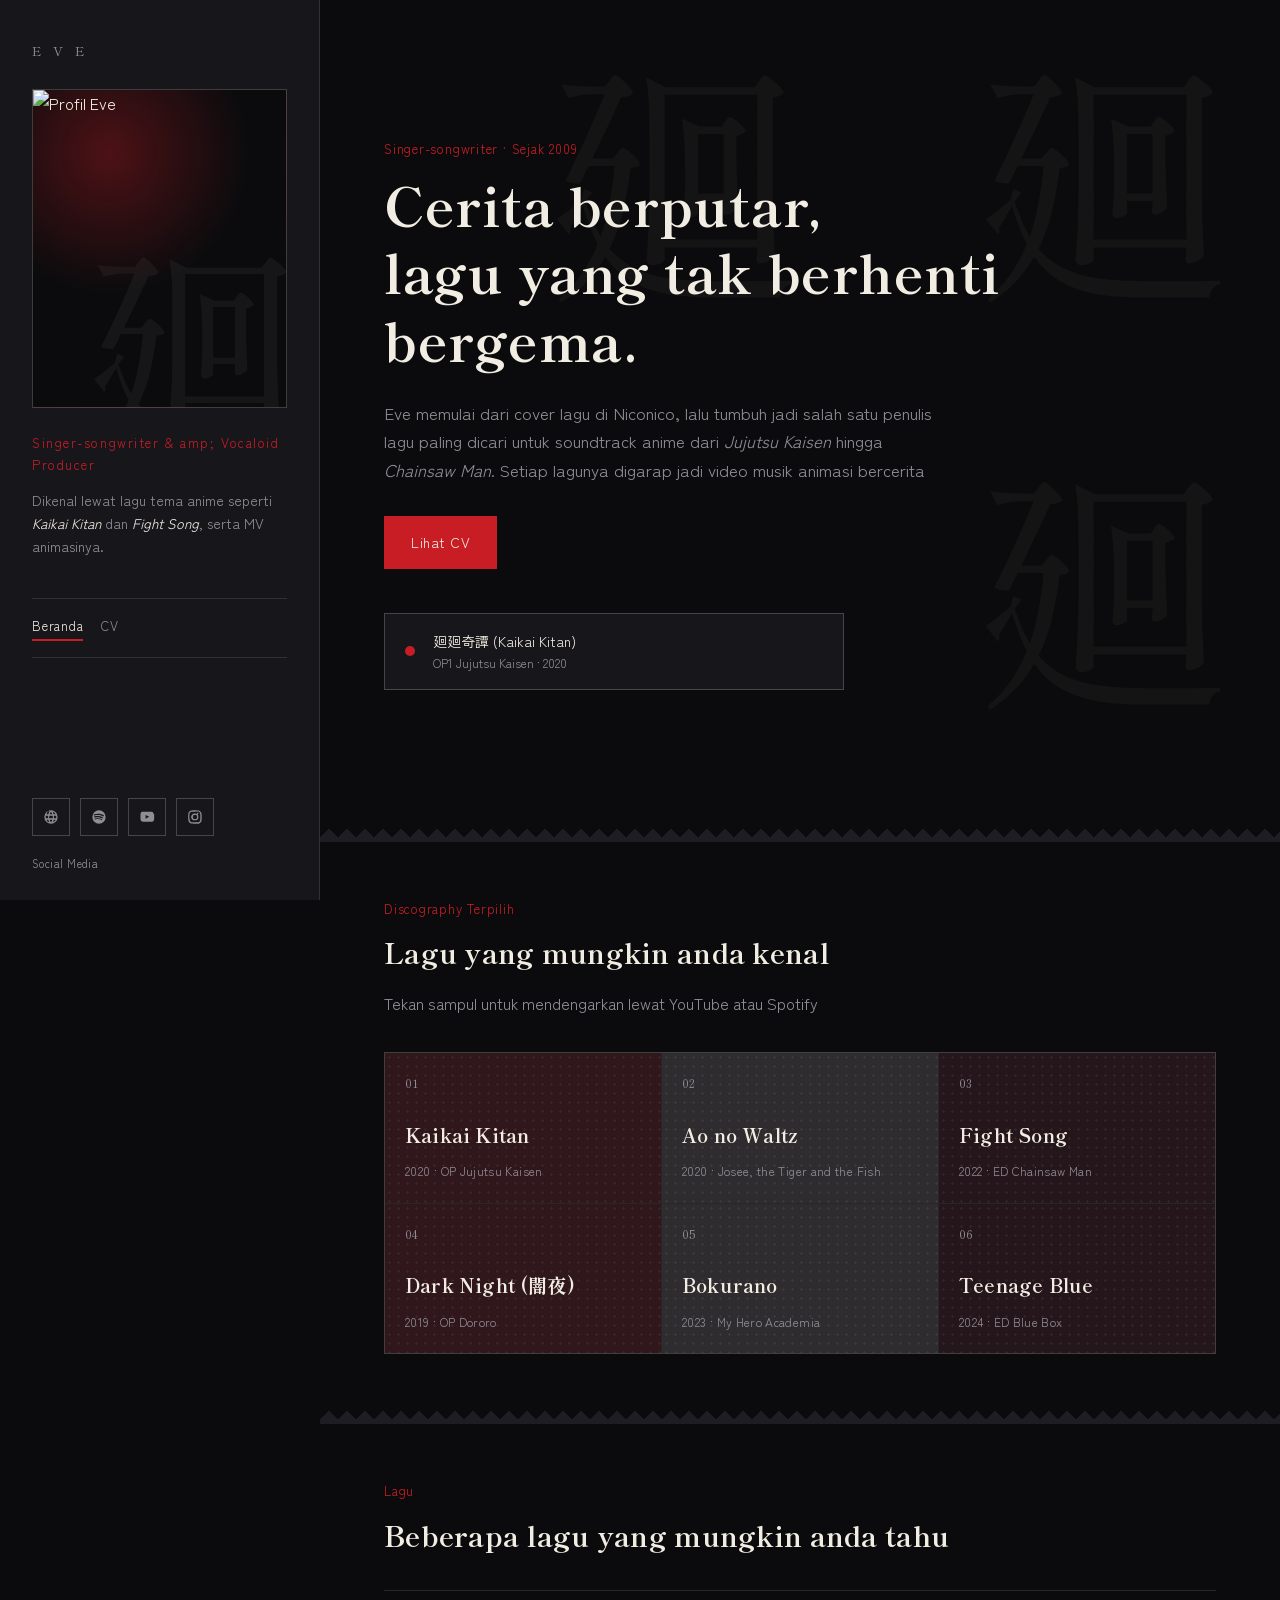
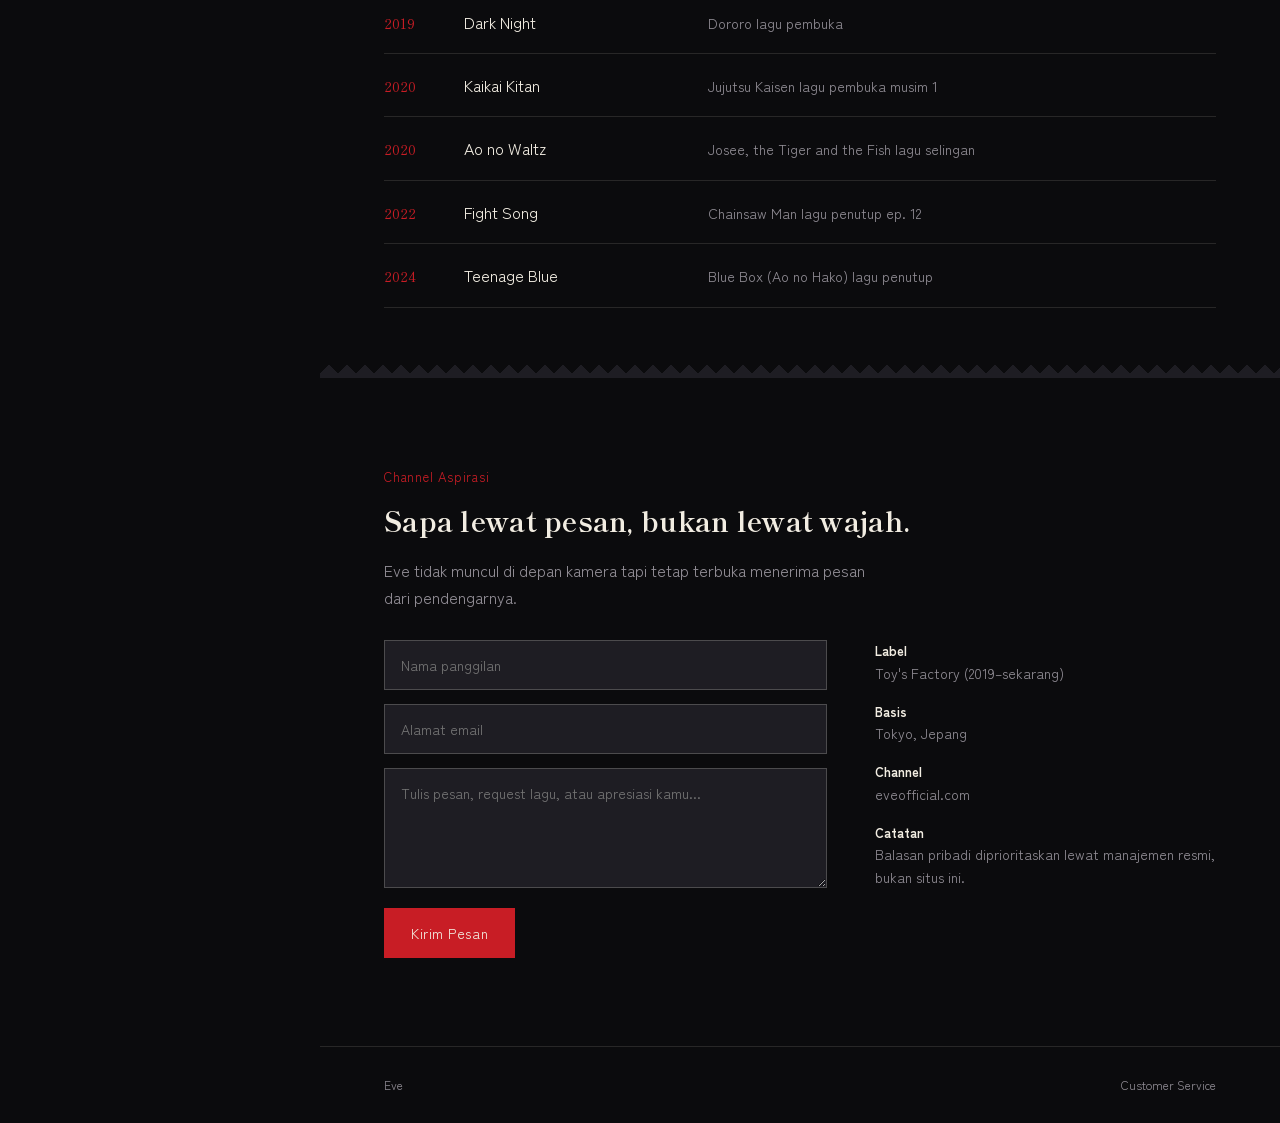
==== Modul 1/index.html @ 8bb4946a "diptuy lagi coba *wink" ====
<!DOCTYPE html>
<html lang="id">
<head>
<meta charset="UTF-8">
<meta name="viewport" content="width=device-width, initial-scale=1.0">
<title>Eve Penulis Lagu & amp; Produser</title>
<link rel="stylesheet" href="style.css">
</head>
<body>

<input type="checkbox" id="nav-toggle" class="nav-toggle">

<div class="shell">

  <aside class="sidebar">
    <span class="sidebar__mark">E V E</span>

    <label for="nav-toggle" class="hamburger" aria-label="Buka menu">
      <span></span>
    </label>

   <div class="identity">
      <div class="avatar">
        <img src="../Praktikum Modul 1/Photo/eve.jpg" alt="Profil Eve">
      </div>

      <h1><sup style="font-size:12px;"></sup></h1>
     

      <h1><sup style="font-size:12px;"></sup></h1>
      <span class="role">Singer-songwriter & amp; Vocaloid Producer</span>
      <p>Dikenal lewat lagu tema anime seperti <em>Kaikai Kitan</em> dan <em>Fight Song</em>, serta MV animasinya.</p>
    </div>

    <nav class="sidebar__nav">
      <a href="index.html" aria-current="page">Beranda</a>
      <a href="cv.html">CV</a>
    </nav>

    <div class="socials">
      <a href="https://eveofficial.com" target="_blank" rel="noopener" aria-label="Situs resmi">
        <svg viewBox="0 0 24 24"><path d="M12 2a10 10 0 100 20 10 10 0 000-20zm6.9 6h-3a15.6 15.6 0 00-1.3-4.3A8 8 0 0118.9 8zM12 4c.9 1.2 1.6 2.6 2 4h-4c.4-1.4 1.1-2.8 2-4zM4.3 14A8 8 0 014 12a8 8 0 01.3-2h3.4a17 17 0 000 4zm.8 2h3a15.6 15.6 0 001.3 4.3A8 8 0 015.1 16zm3-8h-3a8 8 0 015.3-6.3A15.6 15.6 0 008.1 8zM12 20c-.9-1.2-1.6-2.6-2-4h4c-.4 1.4-1.1 2.8-2 4zm2.6-6H9.4a13.6 13.6 0 010-4h5.2a13.6 13.6 0 010 4zm.3 5.7A15.6 15.6 0 0016.2 16h3a8 8 0 01-4.3 3.7zM16.3 14a17 17 0 000-4h3.4a8 8 0 010 4z"/></svg>
      </a>
      <a href="https://open.spotify.com/artist/58oPVy7oihAEXE0Ott6JOf" target="_blank" rel="noopener" aria-label="Spotify">
        <svg viewBox="0 0 24 24"><path d="M12 2a10 10 0 100 20 10 10 0 000-20zm4.6 14.4c-.2.3-.6.4-.9.2-2.5-1.5-5.6-1.9-9.3-1a.7.7 0 11-.3-1.3c4-.9 7.5-.5 10.3 1.2.3.2.4.6.2.9zm1.2-2.7c-.2.4-.7.5-1.1.3-2.9-1.8-7.3-2.3-10.7-1.3a.9.9 0 11-.5-1.7c3.9-1.2 8.7-.6 12 1.5.4.2.5.7.3 1.2zm.1-2.8c-3.4-2-9.1-2.2-12.4-1.2a1 1 0 11-.6-1.9c3.8-1.2 10-1 13.9 1.3a1 1 0 11-1 1.8z"/></svg>
      </a>
      <a href="https://www.youtube.com/@ooo0eve0ooo" target="_blank" rel="noopener" aria-label="YouTube">
        <svg viewBox="0 0 24 24"><path d="M21.6 7.2s-.2-1.5-.8-2.2c-.8-.8-1.7-.8-2.1-.9C15.9 4 12 4 12 4s-3.9 0-6.7.1c-.4.1-1.3.1-2.1.9-.6.7-.8 2.2-.8 2.2S2.2 9 2.2 10.7v1.6c0 1.7.2 3.5.2 3.5s.2 1.5.8 2.2c.8.9 1.9.9 2.4 1 1.7.2 7.4.2 7.4.2s3.9 0 6.7-.2c.4 0 1.3-.1 2.1-1 .6-.7.8-2.2.8-2.2s.2-1.8.2-3.5v-1.6c0-1.7-.2-3.5-.2-3.5zM9.9 14.6V8.9l5.4 2.9-5.4 2.8z"/></svg>
      </a>
      <a href="https://www.instagram.com/eve_harapeco/" target="_blank" rel="noopener" aria-label="Instagram">
        <svg viewBox="0 0 24 24"><path d="M12 2c-2.7 0-3 0-4.1.1-1.1 0-1.8.2-2.5.5-.7.3-1.2.6-1.8 1.2-.6.6-.9 1.1-1.2 1.8-.3.7-.5 1.4-.5 2.5C1.8 9.2 1.8 9.5 1.8 12s0 2.8.1 3.9c0 1.1.2 1.8.5 2.5.3.7.6 1.2 1.2 1.8.6.6 1.1.9 1.8 1.2.7.3 1.4.5 2.5.5C9.2 22.2 9.5 22.2 12 22.2s2.8 0 3.9-.1c1.1 0 1.8-.2 2.5-.5.7-.3 1.2-.6 1.8-1.2.6-.6.9-1.1 1.2-1.8.3-.7.5-1.4.5-2.5.1-1.1.1-1.4.1-3.9s0-2.8-.1-3.9c0-1.1-.2-1.8-.5-2.5-.3-.7-.6-1.2-1.2-1.8-.6-.6-1.1-.9-1.8-1.2-.7-.3-1.4-.5-2.5-.5C14.8 1.8 14.5 1.8 12 1.8zm0 1.8c2.6 0 2.9 0 3.9.1 1 0 1.5.2 1.9.3.5.2.8.4 1.1.7.3.3.6.7.7 1.1.2.4.3.9.3 1.9.1 1 .1 1.3.1 3.9s0 2.9-.1 3.9c0 1-.2 1.5-.3 1.9-.2.5-.4.8-.7 1.1-.3.3-.7.6-1.1.7-.4.2-.9.3-1.9.3-1 .1-1.3.1-3.9.1s-2.9 0-3.9-.1c-1 0-1.5-.2-1.9-.3-.5-.2-.8-.4-1.1-.7-.3-.3-.6-.7-.7-1.1-.2-.4-.3-.9-.3-1.9C3.6 14.9 3.6 14.6 3.6 12s0-2.9.1-3.9c0-1 .2-1.5.3-1.9.2-.5.4-.8.7-1.1.3-.3.7-.6 1.1-.7.4-.2.9-.3 1.9-.3 1-.1 1.3-.1 3.9-.1zM12 6.9A5.1 5.1 0 1012 17a5.1 5.1 0 000-10.2zm0 8.4a3.3 3.3 0 110-6.6 3.3 3.3 0 010 6.6zm5.3-8.6a1.2 1.2 0 11-2.4 0 1.2 1.2 0 012.4 0z"/></svg>
      </a>
    </div>

    <div class="sidebar__foot">Social Media</div>
  </aside>

  <main class="main">  

    <section class="hero section">
      <div class="hero__inner">
        <span class="eyebrow">Singer-songwriter · Sejak 2009</span>
        <h2>Cerita berputar,<br>lagu yang tak berhenti bergema.</h2>
        <p class="lede">Eve memulai dari cover lagu di Niconico, lalu tumbuh jadi salah satu penulis lagu paling dicari untuk soundtrack anime dari <em>Jujutsu Kaisen</em> hingga <em>Chainsaw Man</em>. Setiap lagunya digarap jadi video musik animasi bercerita</p>
        <a class="btn btn--solid" href="cv.html">Lihat CV</a>

        <div class="now-playing">
          <span class="now-playing__dot"></span>
          <div>
            <span class="np-title">廻廻奇譚 (Kaikai Kitan)</span>
            <span class="np-sub">OP1 Jujutsu Kaisen · 2020</span>
          </div>
        </div>
      </div>
    </section>

    <div class="torn"></div>

    <section class="section section--tight" id="karya">
      <span class="eyebrow">Discography Terpilih</span>
      <h2 style="font-size:28px;">Lagu yang mungkin anda kenal</h2>
      <p>Tekan sampul untuk mendengarkan lewat YouTube atau Spotify</p>

      <div class="track-grid">

        <div class="track-card">
          <span class="t-index">01</span>
          <h3>Kaikai Kitan</h3>
          <span class="t-meta">2020 · OP Jujutsu Kaisen</span>
          <a class="t-cover" href="https://www.youtube.com/results?search_query=Eve+Kaikai+Kitan" target="_blank" rel="noopener" aria-label="Putar Kaikai Kitan"></a>
          <span class="t-play"><svg viewBox="0 0 24 24"><path d="M8 5v14l11-7z"/></svg></span>
        </div>

        <div class="track-card">
          <span class="t-index">02</span>
          <h3>Ao no Waltz</h3>
          <span class="t-meta">2020 · Josee, the Tiger and the Fish</span>
          <a class="t-cover" href="https://open.spotify.com/search/Eve%20Ao%20no%20Waltz" target="_blank" rel="noopener" aria-label="Putar Ao no Waltz"></a>
          <span class="t-play"><svg viewBox="0 0 24 24"><path d="M8 5v14l11-7z"/></svg></span>
        </div>

        <div class="track-card">
          <span class="t-index">03</span>
          <h3>Fight Song</h3>
          <span class="t-meta">2022 · ED Chainsaw Man</span>
          <a class="t-cover" href="https://www.youtube.com/results?search_query=Eve+Fight+Song" target="_blank" rel="noopener" aria-label="Putar Fight Song"></a>
          <span class="t-play"><svg viewBox="0 0 24 24"><path d="M8 5v14l11-7z"/></svg></span>
        </div>

        <div class="track-card">
          <span class="t-index">04</span>
          <h3>Dark Night (闇夜)</h3>
          <span class="t-meta">2019 · OP Dororo</span>
          <a class="t-cover" href="https://open.spotify.com/search/Eve%20Dark%20Night" target="_blank" rel="noopener" aria-label="Putar Dark Night"></a>
          <span class="t-play"><svg viewBox="0 0 24 24"><path d="M8 5v14l11-7z"/></svg></span>
        </div>

        <div class="track-card">
          <span class="t-index">05</span>
          <h3>Bokurano</h3>
          <span class="t-meta">2023 · My Hero Academia</span>
          <a class="t-cover" href="https://www.youtube.com/results?search_query=Eve+Bokurano" target="_blank" rel="noopener" aria-label="Putar Bokurano"></a>
          <span class="t-play"><svg viewBox="0 0 24 24"><path d="M8 5v14l11-7z"/></svg></span>
        </div>

        <div class="track-card">
          <span class="t-index">06</span>
          <h3>Teenage Blue</h3>
          <span class="t-meta">2024 · ED Blue Box</span>
          <a class="t-cover" href="https://open.spotify.com/search/Eve%20Teenage%20Blue" target="_blank" rel="noopener" aria-label="Putar Teenage Blue"></a>
          <span class="t-play"><svg viewBox="0 0 24 24"><path d="M8 5v14l11-7z"/></svg></span>
        </div>

      </div>
    </section>

    <div class="torn"></div>

    <section class="section section--tight" id="kolaborasi">
      <span class="eyebrow">Lagu</span>
      <h2 style="font-size:28px;">Beberapa lagu yang mungkin anda tahu</h2>

      <div class="collab-list">
        <div class="collab-row">
          <span class="c-year">2019</span>
          <span class="c-song">Dark Night</span>
          <span class="c-anime">Dororo lagu pembuka</span>
        </div>
        <div class="collab-row">
          <span class="c-year">2020</span>
          <span class="c-song">Kaikai Kitan</span>
          <span class="c-anime">Jujutsu Kaisen lagu pembuka musim 1</span>
        </div>
        <div class="collab-row">
          <span class="c-year">2020</span>
          <span class="c-song">Ao no Waltz</span>
          <span class="c-anime">Josee, the Tiger and the Fish lagu selingan</span>
        </div>
        <div class="collab-row">
          <span class="c-year">2022</span>
          <span class="c-song">Fight Song</span>
          <span class="c-anime">Chainsaw Man lagu penutup ep. 12</span>
        </div>
        <div class="collab-row">
          <span class="c-year">2024</span>
          <span class="c-song">Teenage Blue</span>
          <span class="c-anime">Blue Box (Ao no Hako) lagu penutup</span>
        </div>
      </div>
    </section>

    <div class="torn"></div>

    <section class="section" id="kontak">
      <span class="eyebrow">Channel Aspirasi</span>
      <h2 style="font-size:28px;">Sapa lewat pesan, bukan lewat wajah.</h2>
      <p>Eve tidak muncul di depan kamera tapi tetap terbuka menerima pesan dari pendengarnya.</p>

      <div class="contact-grid">
        <form onsubmit="return false;">
          <input class="field" type="text" placeholder="Nama panggilan">
          <input class="field" type="email" placeholder="Alamat email">
          <textarea class="field" placeholder="Tulis pesan, request lagu, atau apresiasi kamu..."></textarea>
          <button class="btn btn--solid" type="submit">Kirim Pesan</button>
        </form>

        <ul class="info-list">
          <li><span><b>Label</b>Toy's Factory (2019–sekarang)</span></li>
          <li><span><b>Basis</b>Tokyo, Jepang</span></li>
          <li><span><b>Channel</b>eveofficial.com</span></li>
          <li><span><b>Catatan</b>Balasan pribadi diprioritaskan lewat manajemen resmi, bukan situs ini.</span></li>
        </ul>
      </div>
    </section>

    <footer class="site-foot">
      <span>Eve</span>
      <span>Customer Service</span>
    </footer>

  </main>
</div>
</body>
</html>
---- Modul 1/style.css ----
@import url('https://fonts.googleapis.com/css2?family=Shippori+Mincho:wght@500;700;800&family=Zen+Kaku+Gothic+New:wght@400;500;700;900&display=swap');

:root{
  --ink: #0b0b0d;
  --panel: #17161b;
  --panel-2: #1e1d23;
  --paper: #f2ede2;
  --fog: #918d95;
  --blood: #c81d25;
  --blood-dim: #7a1418;
  --line: rgba(242,237,226,0.12);
  --line-strong: rgba(242,237,226,0.22);
  --sidebar-w: 320px;

  --font-display: 'Shippori Mincho', serif;
  --font-body: 'Zen Kaku Gothic New', sans-serif;
}

*, *::before, *::after{ box-sizing: border-box; }

html{ scroll-behavior: smooth; }

body{
  margin: 0;
  background: var(--ink);
  color: var(--paper);
  font-family: var(--font-body);
  font-size: 16px;
  line-height: 1.65;
  -webkit-font-smoothing: antialiased;
}

img{ max-width: 100%; display: block; }

a{ color: inherit; text-decoration: none; }

h1, h2, h3{
  font-family: var(--font-display);
  font-weight: 700;
  margin: 0 0 .5em;
  letter-spacing: .01em;
}

p{ margin: 0 0 1em; color: var(--fog); max-width: 62ch; }

button{ font-family: inherit; }

:focus-visible{
  outline: 2px solid var(--blood);
  outline-offset: 3px;
}

/*  layout shell  */

.shell{
  display: flex;
  min-height: 100vh;
}

/*  sidebar  */

.sidebar{
  position: fixed;
  top: 0; left: 0;
  width: var(--sidebar-w);
  height: 100vh;
  background: var(--panel);
  border-right: 1px solid var(--line);
  display: flex;
  flex-direction: column;
  padding: 40px 32px 28px;
  overflow-y: auto;
  z-index: 40;
}

.sidebar__mark{
  font-family: var(--font-display);
  font-size: 13px;
  letter-spacing: .35em;
  color: var(--fog);
  margin-bottom: 28px;
}

.avatar{
  position: relative;
  width: 100%;
  aspect-ratio: 4/5;
  background:
    radial-gradient(circle at 30% 20%, rgba(200,29,37,.35), transparent 45%),
    var(--ink);
  border: 1px solid var(--line-strong);
  overflow: hidden;
  margin-bottom: 24px;
}

.avatar::before{
  content: '廻';
  position: absolute;
  right: -18px; bottom: -40px;
  font-family: var(--font-display);
  font-size: 220px;
  color: rgba(242,237,226,0.05);
  line-height: 1;
  pointer-events: none;
}

.avatar svg { 
  position: absolute; inset: 0; width: 100%; height: 100%; 
}

.avatar img {
  position: absolute; 
  inset: 0; 
  width: 100%; 
  height: 100%; 
  object-fit: cover; 
  z-index: 1; 
}

.identity h1{
  font-size: 30px;
  margin-bottom: 4px;
}

.identity .role{
  color: var(--blood);
  font-size: 13px;
  letter-spacing: .12em;
  margin-bottom: 14px;
  display: block;
}

.identity p{
  font-size: 14px;
  color: var(--fog);
  max-width: none;
}

.identity em{ color: var(--paper); font-style: italic; }

/* nav */

.nav-toggle{ display: none; }
.hamburger{ display: none; }

.sidebar__nav{
  display: flex;
  gap: 18px;
  margin: 26px 0 22px;
  border-top: 1px solid var(--line);
  border-bottom: 1px solid var(--line);
  padding: 16px 0;
}

.sidebar__nav a{
  font-size: 13px;
  letter-spacing: .06em;
  color: var(--fog);
  position: relative;
  padding-bottom: 4px;
}

.sidebar__nav a:hover,
.sidebar__nav a[aria-current="page"]{
  color: var(--paper);
}

.sidebar__nav a[aria-current="page"]::after{
  content: '';
  position: absolute;
  left: 0; bottom: 0;
  width: 100%; height: 2px;
  background: var(--blood);
}

/* socials */

.socials{
  display: flex;
  gap: 10px;
  margin-top: auto;
  padding-top: 20px;
}

.socials a{
  width: 38px; height: 38px;
  border: 1px solid var(--line-strong);
  display: flex;
  align-items: center;
  justify-content: center;
  transition: background .15s ease, border-color .15s ease, transform .15s ease;
}

.socials a svg{ width: 16px; height: 16px; fill: var(--fog); }

.socials a:hover{
  background: var(--blood);
  border-color: var(--blood);
  transform: translateY(-2px);
}

.socials a:hover svg{ fill: var(--paper); }

.sidebar__foot{
  font-size: 11px;
  color: var(--fog);
  margin-top: 18px;
  letter-spacing: .04em;
}

/*  main  */

.main{
  margin-left: var(--sidebar-w);
  width: calc(100% - var(--sidebar-w));
  min-width: 0;
}

.section{
  padding: 88px 64px;
  position: relative;
}

.section--tight{ padding-top: 56px; padding-bottom: 56px; }

.eyebrow{
  font-size: 13px;
  color: var(--blood);
  letter-spacing: .06em;
  margin-bottom: 10px;
  display: block;
}

/* torn paper divider */

.torn{
  height: 14px;
  width: 100%;
  background:
    linear-gradient(135deg, var(--ink) 25%, transparent 25%) 0 0,
    linear-gradient(225deg, var(--ink) 25%, transparent 25%) 0 0;
  background-color: var(--panel-2);
  background-size: 18px 18px;
  background-repeat: repeat-x;
}

/* hero */

.hero{
  min-height: 92vh;
  display: flex;
  flex-direction: column;
  justify-content: center;
  overflow: hidden;
}

.hero::before{
  content: '廻 廻 廻';
  position: absolute;
  top: 6%; right: -4%;
  font-family: var(--font-display);
  font-size: 260px;
  color: rgba(242,237,226,0.035);
  letter-spacing: 40px;
  writing-mode: vertical-rl;
  pointer-events: none;
  z-index: 0;
}

.hero__inner{ position: relative; z-index: 1; max-width: 640px; }

.hero h2{
  font-size: clamp(34px, 4.4vw, 54px);
  line-height: 1.25;
}

.hero .lede{
  font-size: 17px;
  margin-bottom: 32px;
}

.btn{
  display: inline-flex;
  align-items: center;
  gap: 10px;
  padding: 14px 26px;
  border: 1px solid var(--paper);
  color: var(--paper);
  font-size: 14px;
  letter-spacing: .04em;
  transition: background .15s ease, color .15s ease;
}

.btn:hover{ background: var(--paper); color: var(--ink); }

.btn--solid{
  background: var(--blood);
  border-color: var(--blood);
  color: var(--paper);
}

.btn--solid:hover{ background: var(--blood-dim); border-color: var(--blood-dim); color: var(--paper); }

/* now playing */

.now-playing{
  margin-top: 44px;
  display: flex;
  align-items: center;
  gap: 18px;
  border: 1px solid var(--line-strong);
  padding: 16px 20px;
  max-width: 460px;
  background: var(--panel);
}

.now-playing__dot{
  width: 10px; height: 10px;
  border-radius: 50%;
  background: var(--blood);
  flex: none;
  animation: pulse 1.6s ease-in-out infinite;
}

@keyframes pulse{
  0%, 100%{ opacity: 1; transform: scale(1); }
  50%{ opacity: .4; transform: scale(.7); }
}

.now-playing div span{
  display: block;
}
.now-playing .np-title{ font-size: 14px; color: var(--paper); }
.now-playing .np-sub{ font-size: 12px; color: var(--fog); }

@media (prefers-reduced-motion: reduce){
  .now-playing__dot{ animation: none; }
}

/*  discography grid  */

.track-grid{
  display: grid;
  grid-template-columns: repeat(3, 1fr);
  gap: 1px;
  background: var(--line);
  border: 1px solid var(--line);
  margin-top: 36px;
}

.track-card{
  position: relative;
  background: var(--panel);
  padding: 20px;
  overflow: hidden;
  isolation: isolate;
}

.track-card::before{
  content: '';
  position: absolute;
  inset: 0;
  background:
    radial-gradient(circle, rgba(242,237,226,.14) 1px, transparent 1.3px);
  background-size: 9px 9px;
  opacity: .5;
  z-index: -1;
}

.track-card:nth-child(3n+1)::after{ background: rgba(200,29,37,.14); }
.track-card:nth-child(3n+2)::after{ background: rgba(242,237,226,.10); }
.track-card:nth-child(3n+3)::after{ background: rgba(200,29,37,.08); }

.track-card::after{
  content: '';
  position: absolute;
  top: -40%; left: -20%;
  width: 140%; height: 140%;
  z-index: -1;
}

.track-card .t-index{
  font-family: var(--font-display);
  font-size: 12px;
  color: var(--fog);
  display: block;
  margin-bottom: 26px;
}

.track-card h3{
  font-size: 19px;
  margin-bottom: 6px;
}

.track-card .t-meta{
  font-size: 12px;
  color: var(--fog);
  letter-spacing: .03em;
}

.track-card .t-play{
  position: absolute;
  right: 18px; bottom: 18px;
  width: 40px; height: 40px;
  border: 1px solid var(--line-strong);
  display: flex;
  align-items: center;
  justify-content: center;
  transform: translateY(8px);
  opacity: 0;
  transition: transform .18s ease, opacity .18s ease, background .18s ease;
}

.track-card .t-play svg{ width: 12px; height: 12px; fill: var(--paper); margin-left: 2px; }

.track-card:hover .t-play{
  opacity: 1;
  transform: translateY(0);
  background: var(--blood);
  border-color: var(--blood);
}

.track-card:hover{ background: var(--panel-2); }

.track-card a.t-cover{
  position: absolute; inset: 0;
}

/*  anime collab strip  */

.collab-list{
  margin-top: 32px;
  border-top: 1px solid var(--line);
}

.collab-row{
  display: flex;
  align-items: baseline;
  gap: 24px;
  padding: 18px 0;
  border-bottom: 1px solid var(--line);
  transition: padding-left .15s ease;
}

.collab-row:hover{ padding-left: 10px; border-color: var(--line-strong); }

.collab-row .c-year{
  font-family: var(--font-display);
  color: var(--blood);
  font-size: 14px;
  flex: none;
  width: 56px;
}

.collab-row .c-song{ font-size: 16px; color: var(--paper); flex: none; width: 220px; }
.collab-row .c-anime{ font-size: 14px; color: var(--fog); }

/*  stats grid (CV)  */

.stats{
  display: grid;
  grid-template-columns: repeat(4, 1fr);
  gap: 1px;
  background: var(--line);
  border: 1px solid var(--line);
  margin: 40px 0 0;
}

.stat{
  background: var(--panel);
  padding: 26px 20px;
  text-align: left;
}

.stat b{
  display: block;
  font-family: var(--font-display);
  font-size: 30px;
  color: var(--paper);
}

.stat span{
  font-size: 12px;
  color: var(--fog);
  letter-spacing: .03em;
}

/*  timeline  */

.timeline{
  position: relative;
  margin-top: 30px;
  padding-left: 28px;
}

.timeline::before{
  content: '';
  position: absolute;
  left: 4px; top: 6px; bottom: 6px;
  width: 1px;
  background: var(--line-strong);
}

.t-item{
  position: relative;
  padding-bottom: 34px;
}

.t-item:last-child{ padding-bottom: 0; }

.t-item::before{
  content: '';
  position: absolute;
  left: -28px; top: 4px;
  width: 9px; height: 9px;
  background: var(--blood);
  border: 2px solid var(--ink);
  outline: 1px solid var(--line-strong);
}

.t-item .t-year{
  font-family: var(--font-display);
  color: var(--fog);
  font-size: 13px;
  display: block;
  margin-bottom: 4px;
}

.t-item h3{ font-size: 19px; margin-bottom: 6px; }

.t-item .tags{
  display: flex;
  flex-wrap: wrap;
  gap: 8px;
  margin-top: 10px;
}

.tags span{
  font-size: 11px;
  color: var(--fog);
  border: 1px solid var(--line-strong);
  padding: 4px 9px;
}

/*  discography table (CV)  */

.disco-table{ margin-top: 30px; border-top: 1px solid var(--line); }

.disco-row{
  display: grid;
  grid-template-columns: 32px 1fr 140px 90px;
  align-items: center;
  gap: 18px;
  padding: 16px 14px;
  border-bottom: 1px solid var(--line);
  position: relative;
}

.disco-row:nth-child(even){ background: rgba(242,237,226,0.02); }

.disco-row:hover{ background: rgba(200,29,37,0.07); }

.disco-row .d-num{ font-family: var(--font-display); color: var(--fog); font-size: 13px; }
.disco-row .d-title{ color: var(--paper); font-size: 15px; }
.disco-row .d-title small{ display: block; color: var(--fog); font-size: 12px; font-weight: 400; }
.disco-row .d-year{ color: var(--fog); font-size: 13px; }

.disco-row .d-links{ display: flex; gap: 8px; justify-content: flex-end; }

.disco-row .d-links a{
  width: 30px; height: 30px;
  border: 1px solid var(--line-strong);
  display: flex; align-items: center; justify-content: center;
  transition: background .15s ease, border-color .15s ease;
}

.disco-row .d-links a svg{ width: 13px; height: 13px; fill: var(--fog); }

.disco-row .d-links a:hover{ background: var(--blood); border-color: var(--blood); }
.disco-row .d-links a:hover svg{ fill: var(--paper); }

/*  contact / footer  */

.contact-grid{
  display: grid;
  grid-template-columns: 1.3fr 1fr;
  gap: 48px;
  margin-top: 30px;
}

.field{
  width: 100%;
  background: var(--panel-2);
  border: 1px solid var(--line-strong);
  color: var(--paper);
  padding: 14px 16px;
  font-family: inherit;
  font-size: 14px;
  margin-bottom: 14px;
}

.field:focus{ border-color: var(--blood); }

textarea.field{ min-height: 120px; resize: vertical; }

.info-list{ list-style: none; padding: 0; margin: 0; }
.info-list li{ display: flex; gap: 12px; margin-bottom: 16px; font-size: 14px; color: var(--fog); }
.info-list li b{ color: var(--paper); display: block; font-size: 13px; }

footer.site-foot{
  padding: 28px 64px;
  border-top: 1px solid var(--line);
  font-size: 12px;
  color: var(--fog);
  display: flex;
  justify-content: space-between;
}

/*  responsive  */

@media (max-width: 980px){
  .track-grid{ grid-template-columns: repeat(2, 1fr); }
  .stats{ grid-template-columns: repeat(2, 1fr); }
  .contact-grid{ grid-template-columns: 1fr; }
}

@media (max-width: 860px){
  .sidebar{
    position: static;
    width: 100%;
    height: auto;
    flex-direction: row;
    align-items: center;
    padding: 16px 20px;
    flex-wrap: wrap;
  }
  .sidebar__mark{ margin: 0 16px 0 0; }
  .avatar{ display: none; }
  .identity{ flex: 1; }
  .identity h1{ font-size: 20px; }
  .identity p{ display: none; }

  .hamburger{
    display: flex;
    align-items: center;
    justify-content: center;
    width: 40px; height: 40px;
    border: 1px solid var(--line-strong);
    margin-left: auto;
    cursor: pointer;
  }
  .hamburger span{ width: 18px; height: 2px; background: var(--paper); position: relative; }
  .hamburger span::before, .hamburger span::after{
    content: '';
    position: absolute; left: 0;
    width: 18px; height: 2px; background: var(--paper);
  }
  .hamburger span::before{ top: -6px; }
  .hamburger span::after{ top: 6px; }

  .sidebar__nav, .socials{
    display: none;
    flex-basis: 100%;
    width: 100%;
  }
  .socials{ justify-content: flex-start; }

  .nav-toggle:checked ~ .sidebar__nav,
  .nav-toggle:checked ~ .socials{
    display: flex;
    order: 5;
    margin-top: 14px;
  }

  .sidebar__foot{ display: none; }

  .main{ margin-left: 0; width: 100%; }
  .section{ padding: 56px 24px; }
  .hero::before{ display: none; }

  .track-grid{ grid-template-columns: 1fr; }
  .stats{ grid-template-columns: repeat(2, 1fr); }
  .disco-row{ grid-template-columns: 24px 1fr 70px; }
  .disco-row .d-year{ display: none; }
  footer.site-foot{ flex-direction: column; gap: 8px; padding: 24px; }
}

@media (max-width: 480px){
  .stats{ grid-template-columns: 1fr 1fr; }
  .collab-row{ flex-wrap: wrap; }
  .collab-row .c-anime{ width: 100%; }
}
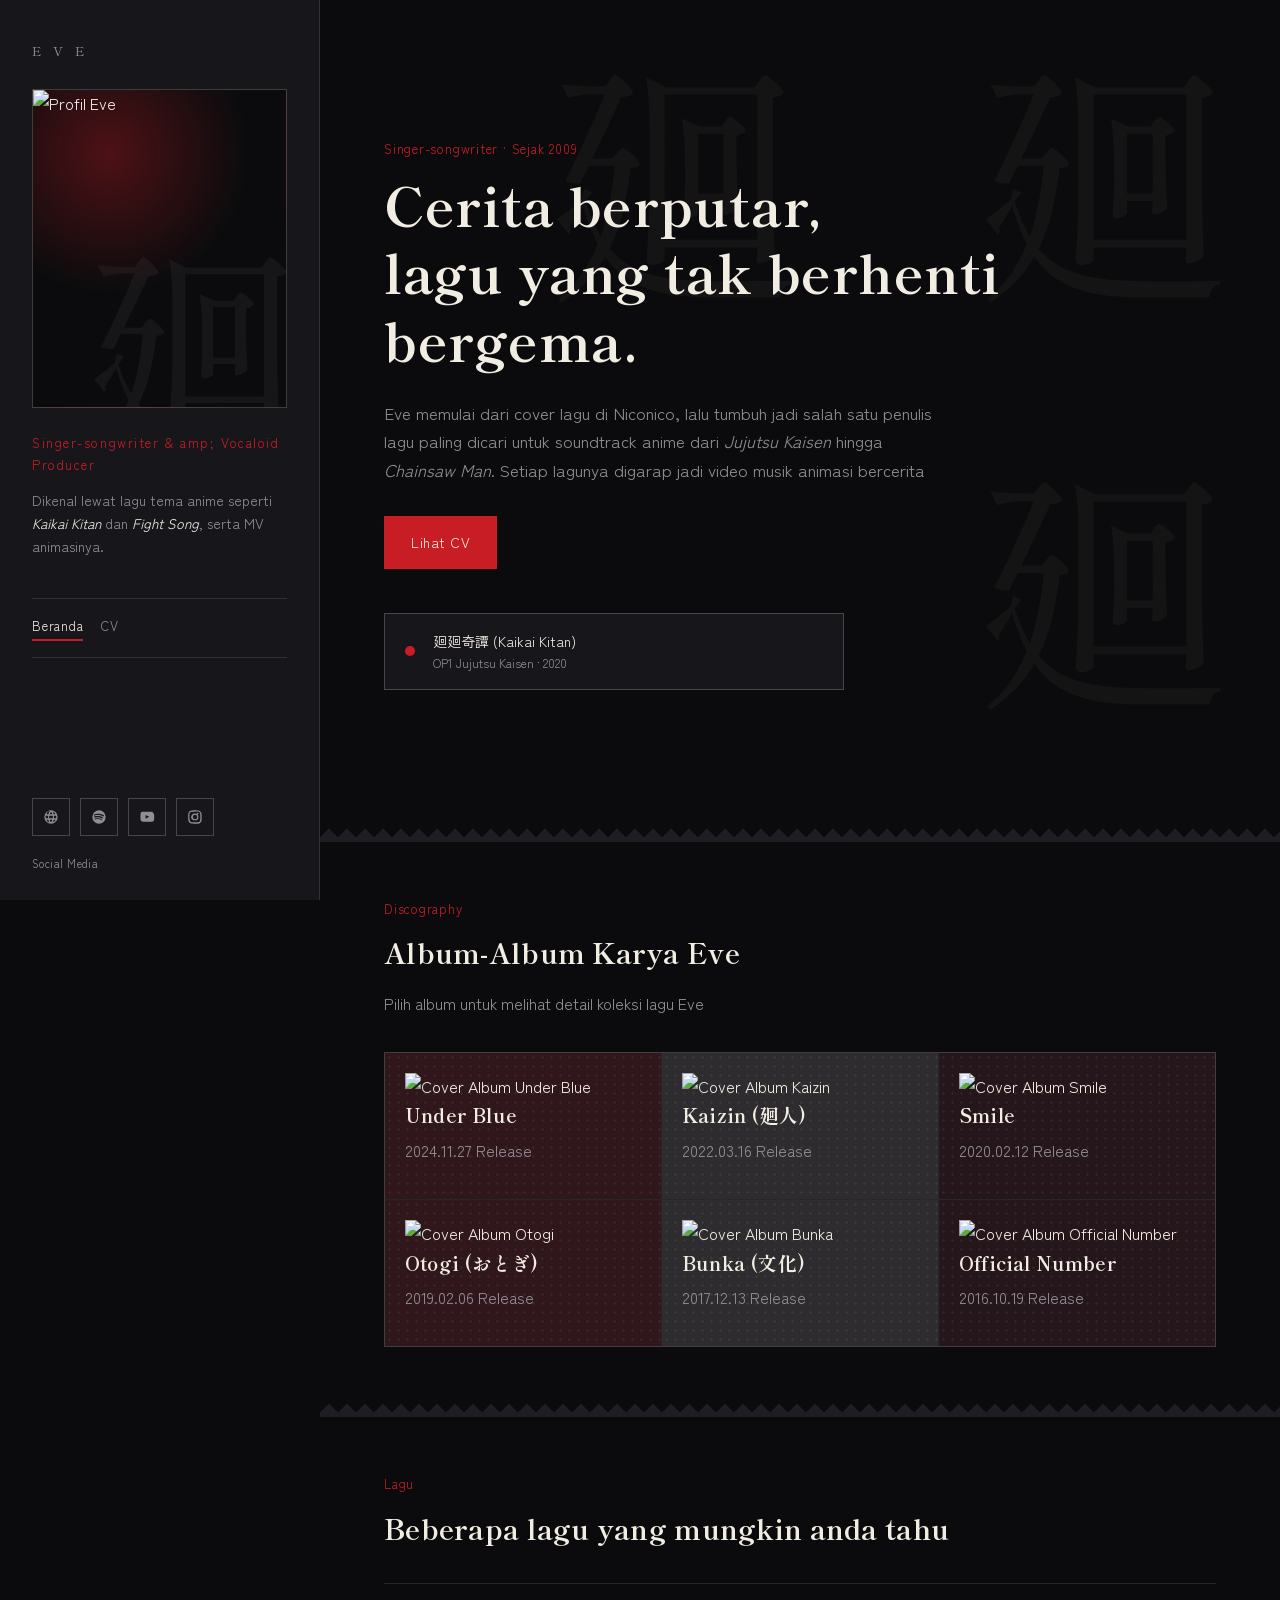
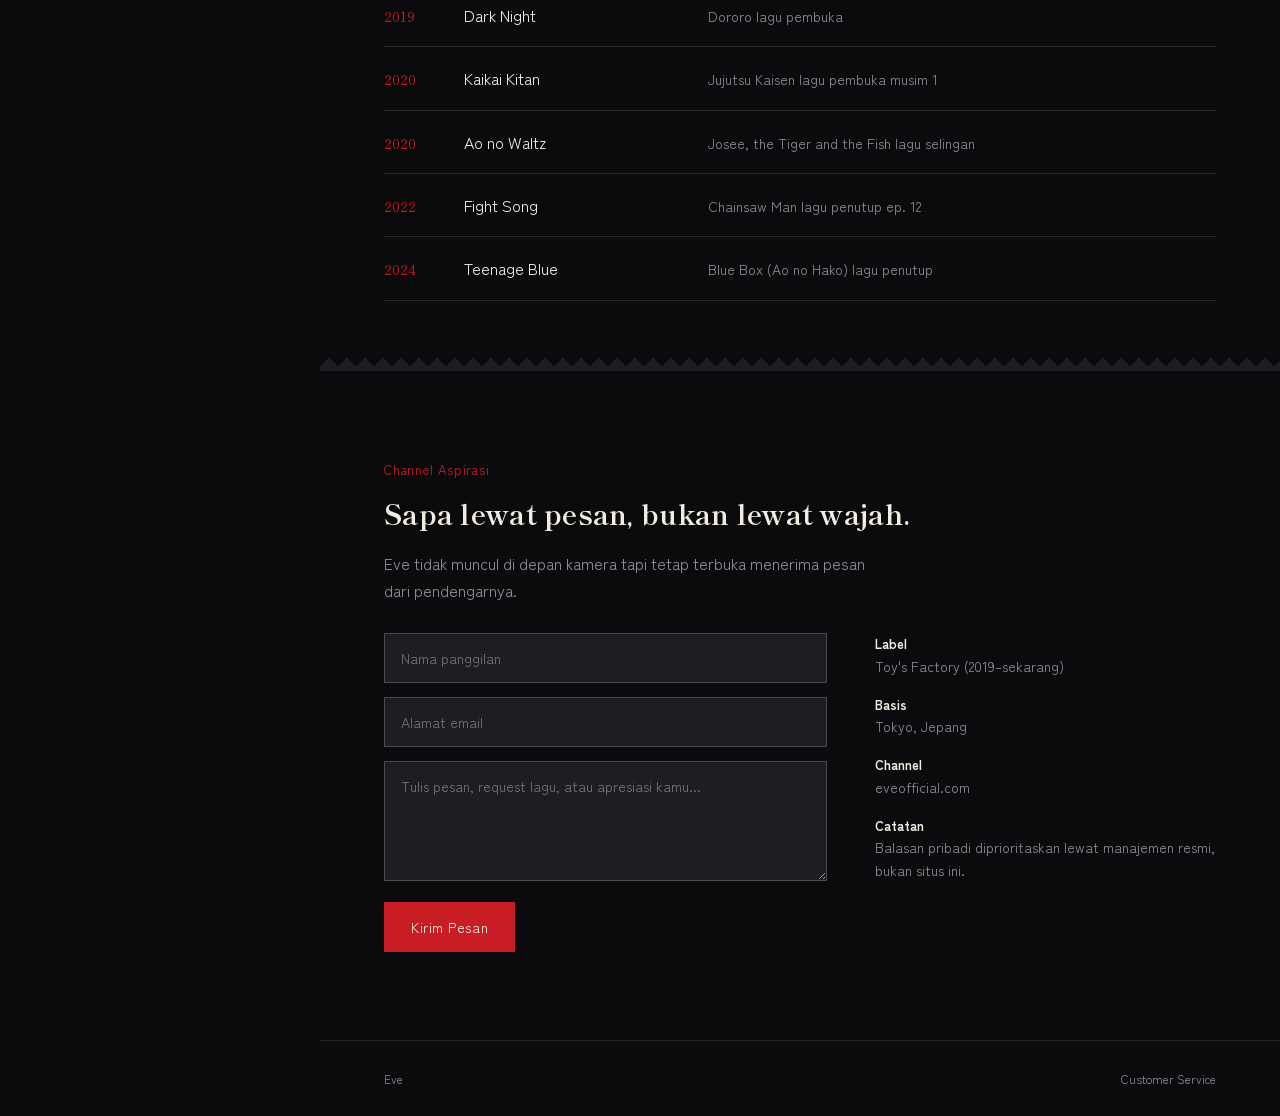
==== commit 2c7a3151: "discograophy" ====
--- a/Modul 1/index.html
+++ b/Modul 1/index.html
@@ -21,7 +21,7 @@
 
    <div class="identity">
       <div class="avatar">
-        <img src="../Praktikum Modul 1/Photo/eve.jpg" alt="Profil Eve">
+        <img src="Photo/eve.jpg" alt="Profil Eve">
       </div>
 
       <h1><sup style="font-size:12px;"></sup></h1>
@@ -76,60 +76,67 @@
 
     <div class="torn"></div>
 
+    <!-- Discography -->
     <section class="section section--tight" id="karya">
-      <span class="eyebrow">Discography Terpilih</span>
-      <h2 style="font-size:28px;">Lagu yang mungkin anda kenal</h2>
-      <p>Tekan sampul untuk mendengarkan lewat YouTube atau Spotify</p>
-
-      <div class="track-grid">
-
-        <div class="track-card">
-          <span class="t-index">01</span>
-          <h3>Kaikai Kitan</h3>
-          <span class="t-meta">2020 · OP Jujutsu Kaisen</span>
-          <a class="t-cover" href="https://www.youtube.com/results?search_query=Eve+Kaikai+Kitan" target="_blank" rel="noopener" aria-label="Putar Kaikai Kitan"></a>
-          <span class="t-play"><svg viewBox="0 0 24 24"><path d="M8 5v14l11-7z"/></svg></span>
-        </div>
-
-        <div class="track-card">
-          <span class="t-index">02</span>
-          <h3>Ao no Waltz</h3>
-          <span class="t-meta">2020 · Josee, the Tiger and the Fish</span>
-          <a class="t-cover" href="https://open.spotify.com/search/Eve%20Ao%20no%20Waltz" target="_blank" rel="noopener" aria-label="Putar Ao no Waltz"></a>
-          <span class="t-play"><svg viewBox="0 0 24 24"><path d="M8 5v14l11-7z"/></svg></span>
-        </div>
-
-        <div class="track-card">
-          <span class="t-index">03</span>
-          <h3>Fight Song</h3>
-          <span class="t-meta">2022 · ED Chainsaw Man</span>
-          <a class="t-cover" href="https://www.youtube.com/results?search_query=Eve+Fight+Song" target="_blank" rel="noopener" aria-label="Putar Fight Song"></a>
-          <span class="t-play"><svg viewBox="0 0 24 24"><path d="M8 5v14l11-7z"/></svg></span>
-        </div>
-
-        <div class="track-card">
-          <span class="t-index">04</span>
-          <h3>Dark Night (闇夜)</h3>
-          <span class="t-meta">2019 · OP Dororo</span>
-          <a class="t-cover" href="https://open.spotify.com/search/Eve%20Dark%20Night" target="_blank" rel="noopener" aria-label="Putar Dark Night"></a>
-          <span class="t-play"><svg viewBox="0 0 24 24"><path d="M8 5v14l11-7z"/></svg></span>
-        </div>
-
-        <div class="track-card">
-          <span class="t-index">05</span>
-          <h3>Bokurano</h3>
-          <span class="t-meta">2023 · My Hero Academia</span>
-          <a class="t-cover" href="https://www.youtube.com/results?search_query=Eve+Bokurano" target="_blank" rel="noopener" aria-label="Putar Bokurano"></a>
-          <span class="t-play"><svg viewBox="0 0 24 24"><path d="M8 5v14l11-7z"/></svg></span>
-        </div>
-
-        <div class="track-card">
-          <span class="t-index">06</span>
-          <h3>Teenage Blue</h3>
-          <span class="t-meta">2024 · ED Blue Box</span>
-          <a class="t-cover" href="https://open.spotify.com/search/Eve%20Teenage%20Blue" target="_blank" rel="noopener" aria-label="Putar Teenage Blue"></a>
-          <span class="t-play"><svg viewBox="0 0 24 24"><path d="M8 5v14l11-7z"/></svg></span>
-        </div>
+      <span class="eyebrow">Discography</span>
+      <h2 style="font-size:28px;">Album-Album Karya Eve</h2>
+      <p>Pilih album untuk melihat detail koleksi lagu Eve </p>
+
+     <div class="track-grid">
+
+      <!-- Under Blue -->
+        <a class="track-card" href="discography/underblue.html">
+          <div class="t-cover-wrap">
+            <img src="Photo/underblue.jpg" alt="Cover Album Under Blue">
+          </div>
+          <h3>Under Blue</h3>
+          <p class="t-release">2024.11.27 Release</p>
+        </a>
+
+        <!-- Kaizin -->
+        <a class="track-card" href="discography/kaizin.html">
+          <div class="t-cover-wrap">
+            <img src="Photo/kaizin.jpg" alt="Cover Album Kaizin">
+          </div>
+          <h3>Kaizin (廻人)</h3>
+          <p class="t-release">2022.03.16 Release</p>
+        </a>
+
+        <!-- Smile -->
+        <a class="track-card" href="discography/smile.html">
+          <div class="t-cover-wrap">
+            <img src="Photo/smile.jpg" alt="Cover Album Smile">
+          </div>
+          <h3>Smile</h3>
+          <p class="t-release">2020.02.12 Release</p>
+        </a>
+
+        <!-- Otogi -->
+        <a class="track-card" href="discography/otogi.html">
+          <div class="t-cover-wrap">
+            <img src="Photo/otogi.jpg" alt="Cover Album Otogi">
+          </div>
+          <h3>Otogi (おとぎ)</h3>
+          <p class="t-release">2019.02.06 Release</p>
+        </a>
+
+        <!-- Bunka -->
+        <a class="track-card" href="discography/bunka.html">
+          <div class="t-cover-wrap">
+            <img src="Photo/bunka.jpg" alt="Cover Album Bunka">
+          </div>
+          <h3>Bunka (文化)</h3>
+          <p class="t-release">2017.12.13 Release</p>
+        </a>
+
+        <!-- Official Number -->
+        <a class="track-card" href="discography/officialnumber.html">
+          <div class="t-cover-wrap">
+            <img src="Photo/officialnumber.jpg" alt="Cover Album Official Number">
+          </div>
+          <h3>Official Number</h3>
+          <p class="t-release">2016.10.19 Release</p>
+        </a>
 
       </div>
     </section>
